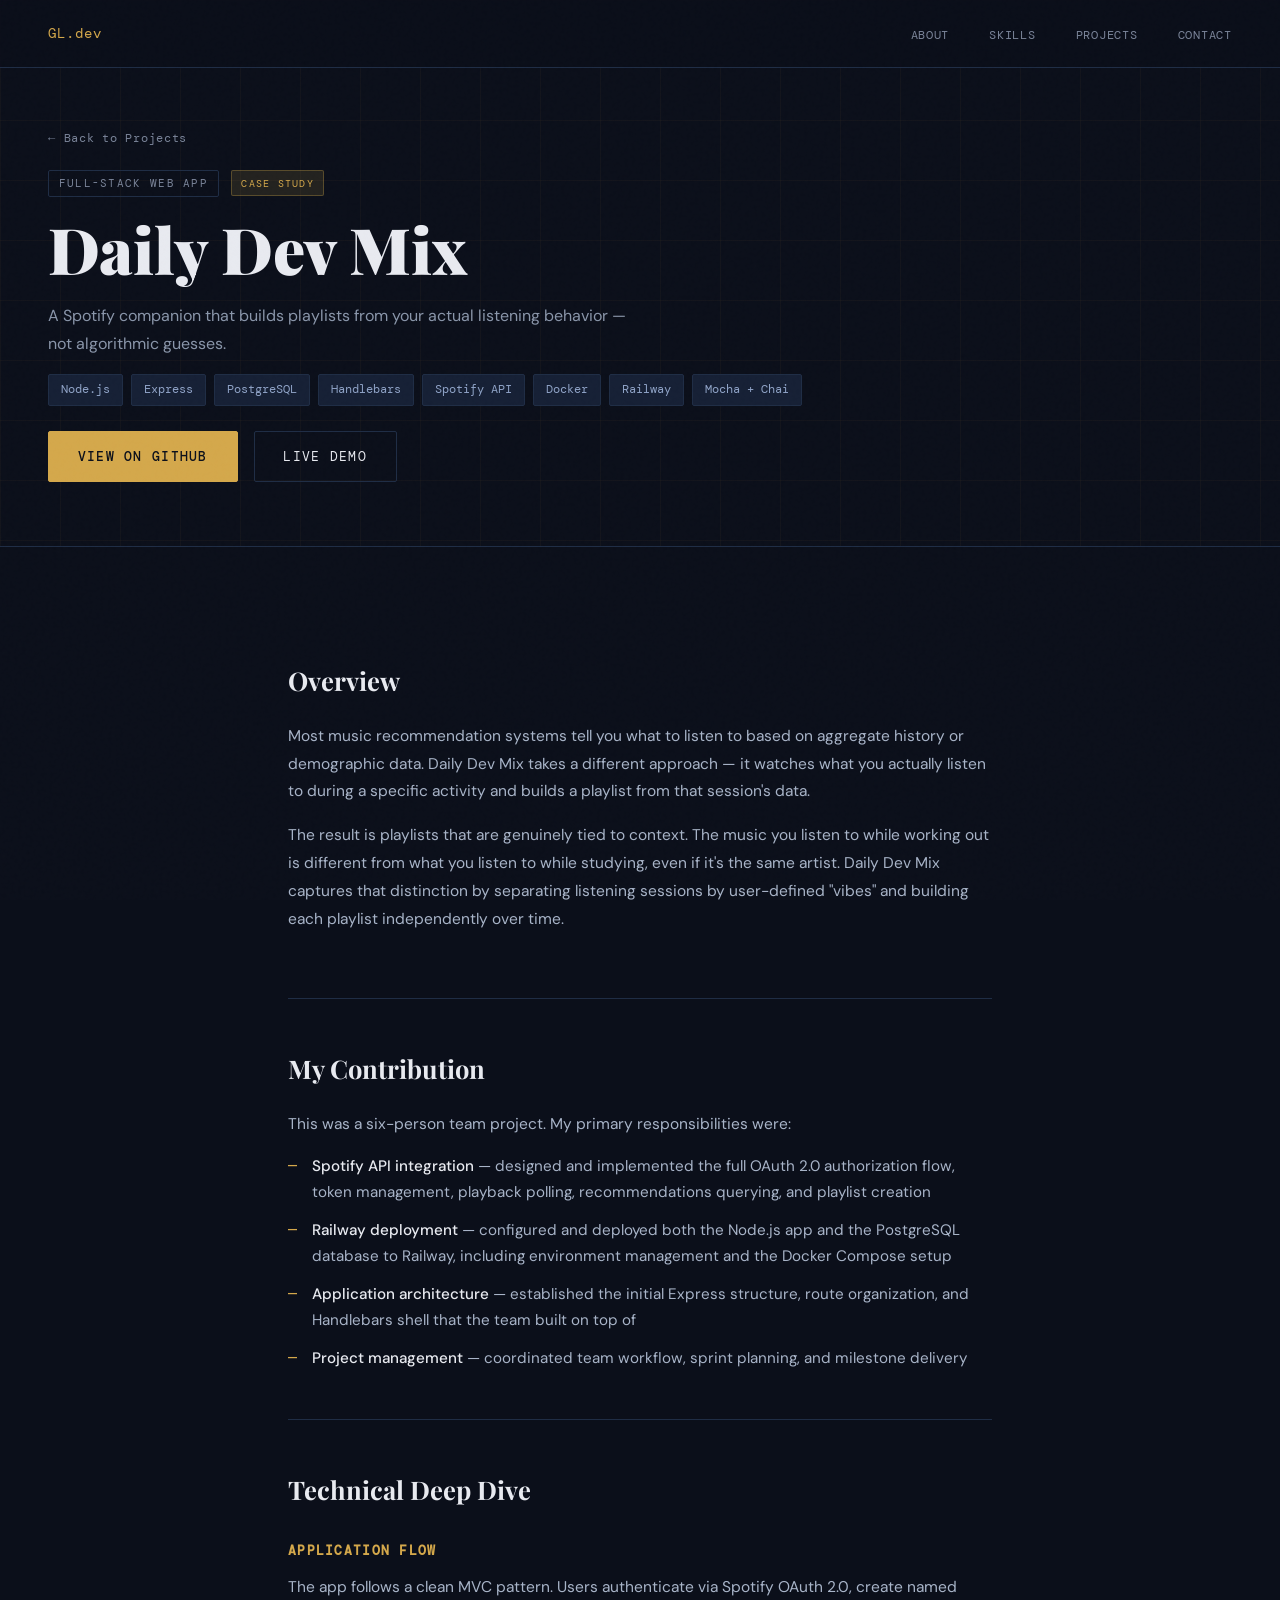
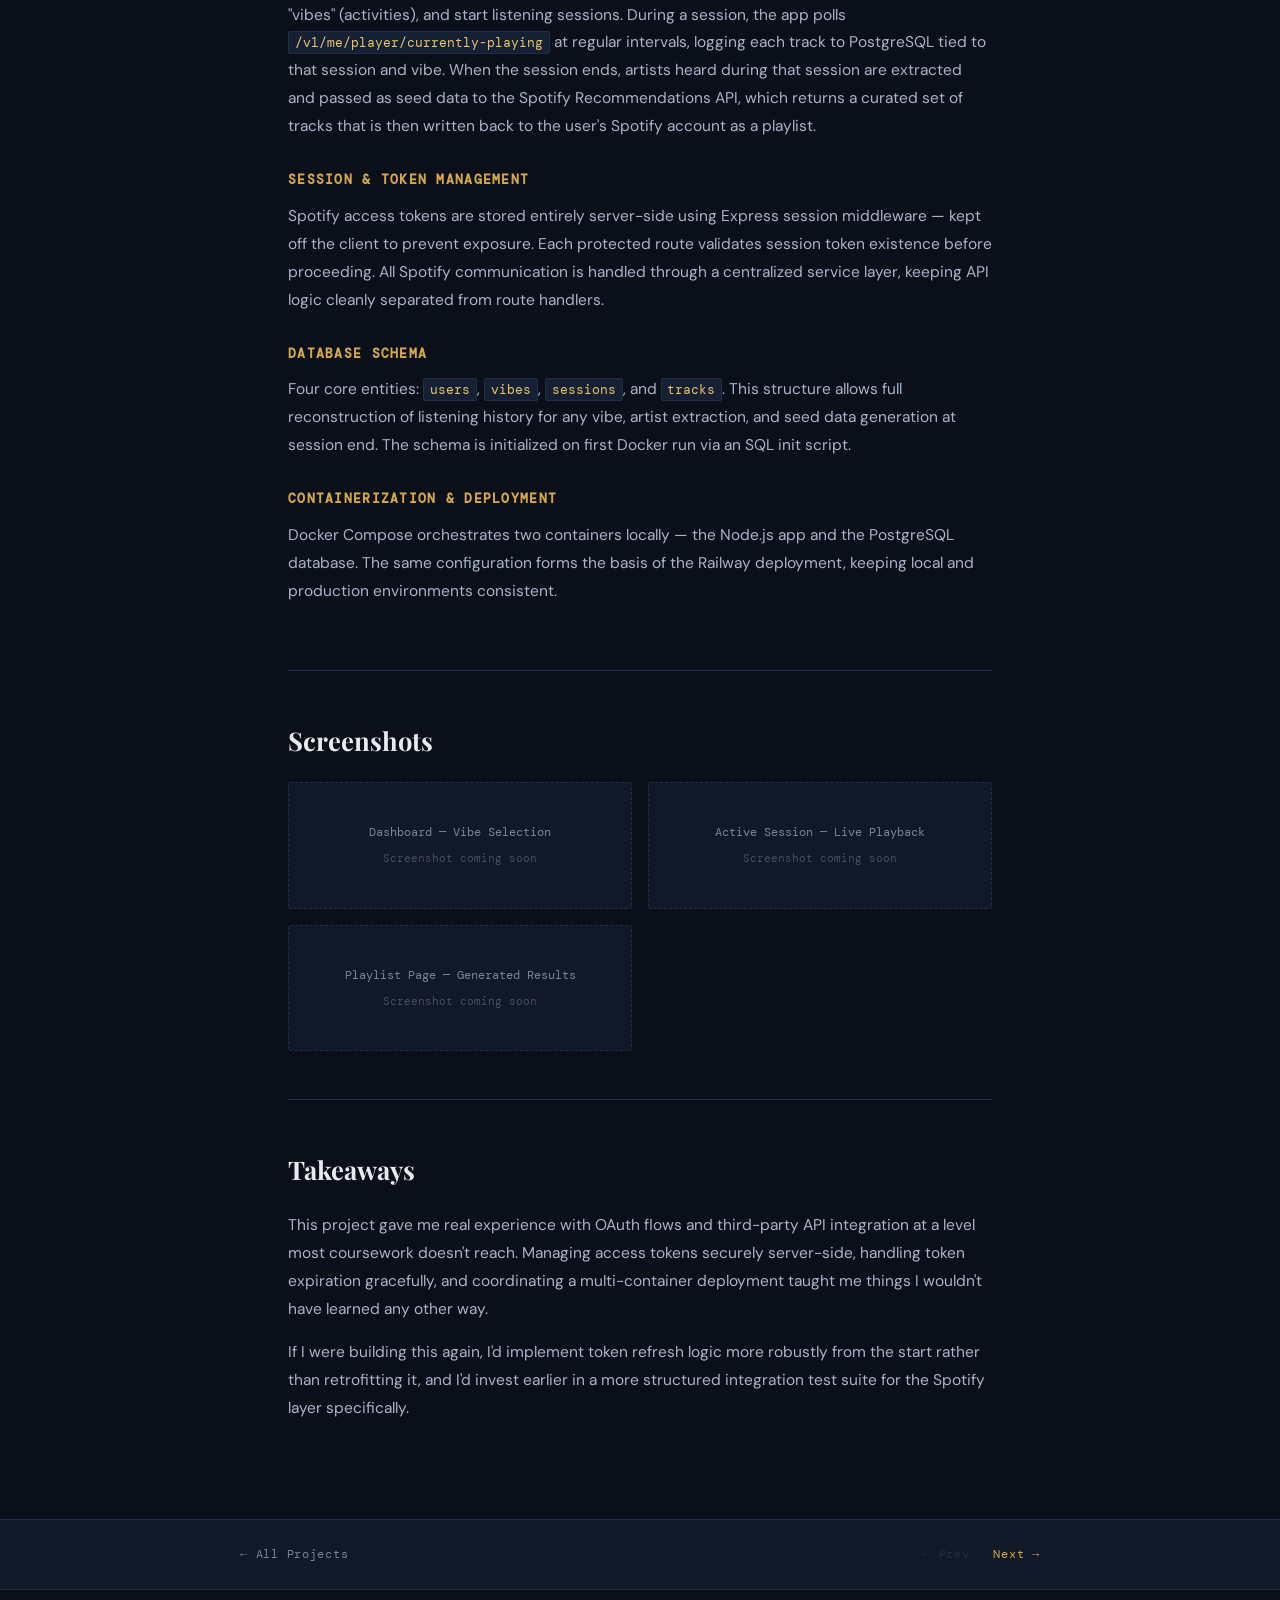
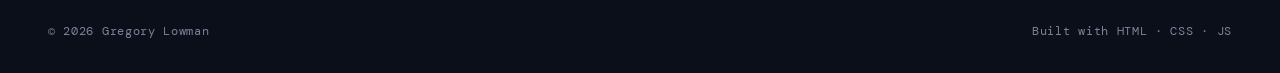
==== projects/daily-dev-mix.html @ dd0df10a "restructured projects" ====
<!DOCTYPE html>
<html lang="en">
<head>
  <meta charset="UTF-8" />
  <meta name="viewport" content="width=device-width, initial-scale=1.0"/>
  <title>Daily Dev Mix — Gregory Lowman</title>
  <link rel="preconnect" href="https://fonts.googleapis.com">
  <link rel="preconnect" href="https://fonts.gstatic.com" crossorigin>
  <link href="https://fonts.googleapis.com/css2?family=Playfair+Display:wght@400;700;900&family=DM+Mono:wght@300;400;500&family=DM+Sans:wght@300;400;500&display=swap" rel="stylesheet">
  <link rel="stylesheet" href="../css/style.css">
  <link rel="stylesheet" href="../css/project.css">
</head>
<body>

  <nav>
    <a href="../index.html" class="nav-logo">GL.dev</a>
    <ul class="nav-links">
      <li><a href="../index.html#about">About</a></li>
      <li><a href="../index.html#skills">Skills</a></li>
      <li><a href="../index.html#projects">Projects</a></li>
      <li><a href="../index.html#contact">Contact</a></li>
    </ul>
  </nav>

  <!-- PROJECT HERO -->
  <div class="project-hero">
    <div class="hero-bg-grid"></div>
    <div class="project-hero-inner">
      <a href="../index.html#projects" class="back-link">← Back to Projects</a>
      <div class="project-meta-row">
        <span class="project-type-badge">Full-Stack Web App</span>
        <span class="case-study-badge">Case Study</span>
      </div>
      <h1 class="project-hero-title">Daily Dev Mix</h1>
      <p class="project-hero-sub">A Spotify companion that builds playlists from your actual listening behavior — not algorithmic guesses.</p>
      <div class="project-hero-tags">
        <span class="tag">Node.js</span><span class="tag">Express</span><span class="tag">PostgreSQL</span>
        <span class="tag">Handlebars</span><span class="tag">Spotify API</span><span class="tag">Docker</span>
        <span class="tag">Railway</span><span class="tag">Mocha + Chai</span>
      </div>
      <div class="project-hero-links">
        <a href="https://github.com/GregLowman" target="_blank" rel="noopener" class="btn btn-primary">View on GitHub</a>
        <a href="https://daily-dev-mix-production.up.railway.app" target="_blank" rel="noopener" class="btn btn-outline">Live Demo</a>
      </div>
    </div>
  </div>

  <!-- CONTENT -->
  <div class="project-body">

    <section class="project-section fade-in">
      <h2 class="ps-title">Overview</h2>
      <p class="ps-text">Most music recommendation systems tell you what to listen to based on aggregate history or demographic data. Daily Dev Mix takes a different approach — it watches what you actually listen to during a specific activity and builds a playlist from that session's data.</p>
      <p class="ps-text">The result is playlists that are genuinely tied to context. The music you listen to while working out is different from what you listen to while studying, even if it's the same artist. Daily Dev Mix captures that distinction by separating listening sessions by user-defined "vibes" and building each playlist independently over time.</p>
    </section>

    <section class="project-section fade-in">
      <h2 class="ps-title">My Contribution</h2>
      <p class="ps-text">This was a six-person team project. My primary responsibilities were:</p>
      <ul class="ps-list">
        <li><strong>Spotify API integration</strong> — designed and implemented the full OAuth 2.0 authorization flow, token management, playback polling, recommendations querying, and playlist creation</li>
        <li><strong>Railway deployment</strong> — configured and deployed both the Node.js app and the PostgreSQL database to Railway, including environment management and the Docker Compose setup</li>
        <li><strong>Application architecture</strong> — established the initial Express structure, route organization, and Handlebars shell that the team built on top of</li>
        <li><strong>Project management</strong> — coordinated team workflow, sprint planning, and milestone delivery</li>
      </ul>
    </section>

    <section class="project-section fade-in">
      <h2 class="ps-title">Technical Deep Dive</h2>

      <h3 class="ps-subtitle">Application Flow</h3>
      <p class="ps-text">The app follows a clean MVC pattern. Users authenticate via Spotify OAuth 2.0, create named "vibes" (activities), and start listening sessions. During a session, the app polls <code>/v1/me/player/currently-playing</code> at regular intervals, logging each track to PostgreSQL tied to that session and vibe. When the session ends, artists heard during that session are extracted and passed as seed data to the Spotify Recommendations API, which returns a curated set of tracks that is then written back to the user's Spotify account as a playlist.</p>

      <h3 class="ps-subtitle">Session & Token Management</h3>
      <p class="ps-text">Spotify access tokens are stored entirely server-side using Express session middleware — kept off the client to prevent exposure. Each protected route validates session token existence before proceeding. All Spotify communication is handled through a centralized service layer, keeping API logic cleanly separated from route handlers.</p>

      <h3 class="ps-subtitle">Database Schema</h3>
      <p class="ps-text">Four core entities: <code>users</code>, <code>vibes</code>, <code>sessions</code>, and <code>tracks</code>. This structure allows full reconstruction of listening history for any vibe, artist extraction, and seed data generation at session end. The schema is initialized on first Docker run via an SQL init script.</p>

      <h3 class="ps-subtitle">Containerization & Deployment</h3>
      <p class="ps-text">Docker Compose orchestrates two containers locally — the Node.js app and the PostgreSQL database. The same configuration forms the basis of the Railway deployment, keeping local and production environments consistent.</p>
    </section>

    <!-- SCREENSHOTS PLACEHOLDER -->
    <section class="project-section fade-in">
      <h2 class="ps-title">Screenshots</h2>
      <div class="screenshot-grid">
        <div class="screenshot-placeholder">Dashboard — Vibe Selection<br><span>Screenshot coming soon</span></div>
        <div class="screenshot-placeholder">Active Session — Live Playback<br><span>Screenshot coming soon</span></div>
        <div class="screenshot-placeholder">Playlist Page — Generated Results<br><span>Screenshot coming soon</span></div>
      </div>
    </section>

    <section class="project-section fade-in">
      <h2 class="ps-title">Takeaways</h2>
      <p class="ps-text">This project gave me real experience with OAuth flows and third-party API integration at a level most coursework doesn't reach. Managing access tokens securely server-side, handling token expiration gracefully, and coordinating a multi-container deployment taught me things I wouldn't have learned any other way.</p>
      <p class="ps-text">If I were building this again, I'd implement token refresh logic more robustly from the start rather than retrofitting it, and I'd invest earlier in a more structured integration test suite for the Spotify layer specifically.</p>
    </section>

  </div>

  <!-- PROJECT NAV -->
  <div class="project-nav-bar">
    <div class="project-nav-inner">
      <a href="../index.html#projects" class="pnav-back">← All Projects</a>
      <div class="pnav-arrows">
        <span class="pnav-disabled">← Prev</span>
        <a href="perovskite-study.html" class="pnav-link">Next →</a>
      </div>
    </div>
  </div>

  <footer>
    <p>© 2026 Gregory Lowman</p>
    <p>Built with HTML · CSS · JS</p>
  </footer>

  <script src="../js/main.js"></script>
</body>
</html>
---- css/style.css ----
*, *::before, *::after { box-sizing: border-box; margin: 0; padding: 0; }

:root {
  --bg:          #0b0f1a;
  --bg2:         #111827;
  --bg3:         #1a2236;
  --border:      #1f2d45;
  --accent:      #d4a84b;
  --accent2:     #e8c46a;
  --text:        #e8eaf0;
  --muted:       #7a8499;
  --tag-bg:      #162035;
  --tag-text:    #90a4c8;
  --ff-display:  'Playfair Display', Georgia, serif;
  --ff-mono:     'DM Mono', 'Courier New', monospace;
  --ff-body:     'DM Sans', sans-serif;
}

html { scroll-behavior: smooth; }

body {
  background: var(--bg);
  color: var(--text);
  font-family: var(--ff-body);
  font-size: 16px;
  line-height: 1.7;
  overflow-x: hidden;
}

body::before {
  content: '';
  position: fixed;
  inset: 0;
  background-image: url("data:image/svg+xml,%3Csvg viewBox='0 0 256 256' xmlns='http://www.w3.org/2000/svg'%3E%3Cfilter id='n'%3E%3CfeTurbulence type='fractalNoise' baseFrequency='0.9' numOctaves='4' stitchTiles='stitch'/%3E%3C/filter%3E%3Crect width='100%25' height='100%25' filter='url(%23n)' opacity='0.04'/%3E%3C/svg%3E");
  pointer-events: none;
  z-index: 1000;
  opacity: 0.4;
}

/* ── NAV ── */
nav {
  position: fixed;
  top: 0; left: 0; right: 0;
  z-index: 100;
  display: flex;
  justify-content: space-between;
  align-items: center;
  padding: 1.25rem 3rem;
  background: rgba(11, 15, 26, 0.85);
  backdrop-filter: blur(12px);
  border-bottom: 1px solid var(--border);
}

.nav-logo {
  font-family: var(--ff-mono);
  font-size: 0.85rem;
  color: var(--accent);
  letter-spacing: 0.08em;
  text-decoration: none;
}

.nav-links {
  display: flex;
  gap: 2.5rem;
  list-style: none;
}

.nav-links a {
  font-family: var(--ff-mono);
  font-size: 0.78rem;
  color: var(--muted);
  text-decoration: none;
  letter-spacing: 0.06em;
  text-transform: uppercase;
  transition: color 0.2s;
}

.nav-links a:hover { color: var(--accent); }

/* ── SHARED LAYOUT ── */
section { padding: 6rem 3rem; }
.section-inner { max-width: 1100px; margin: 0 auto; }

.section-label {
  font-family: var(--ff-mono);
  font-size: 0.72rem;
  color: var(--accent);
  letter-spacing: 0.2em;
  text-transform: uppercase;
  margin-bottom: 0.75rem;
}

.section-title {
  font-family: var(--ff-display);
  font-size: clamp(2rem, 4vw, 3rem);
  font-weight: 700;
  color: var(--text);
  margin-bottom: 3rem;
  line-height: 1.15;
}

.divider {
  width: 48px;
  height: 2px;
  background: var(--accent);
  margin-bottom: 1.5rem;
}

/* ── BUTTONS ── */
.btn {
  display: inline-block;
  font-family: var(--ff-mono);
  font-size: 0.8rem;
  letter-spacing: 0.1em;
  text-transform: uppercase;
  text-decoration: none;
  padding: 0.85rem 1.8rem;
  border-radius: 2px;
  transition: all 0.25s;
  cursor: pointer;
}

.btn-primary {
  background: var(--accent);
  color: #0b0f1a;
  border: 1px solid var(--accent);
  font-weight: 500;
}

.btn-primary:hover {
  background: var(--accent2);
  border-color: var(--accent2);
  transform: translateY(-2px);
  box-shadow: 0 8px 24px rgba(212,168,75,0.25);
}

.btn-outline {
  background: transparent;
  color: var(--text);
  border: 1px solid var(--border);
}

.btn-outline:hover {
  border-color: var(--accent);
  color: var(--accent);
  transform: translateY(-2px);
}

/* ── TAGS ── */
.tag {
  font-family: var(--ff-mono);
  font-size: 0.72rem;
  background: var(--tag-bg);
  color: var(--tag-text);
  padding: 0.3rem 0.75rem;
  border-radius: 2px;
  border: 1px solid var(--border);
}

/* ── FOOTER ── */
footer {
  border-top: 1px solid var(--border);
  padding: 2rem 3rem;
  display: flex;
  justify-content: space-between;
  align-items: center;
}

footer p {
  font-family: var(--ff-mono);
  font-size: 0.72rem;
  color: var(--muted);
  letter-spacing: 0.06em;
}

/* ── ANIMATIONS ── */
@keyframes fadeUp {
  from { opacity: 0; transform: translateY(20px); }
  to   { opacity: 1; transform: translateY(0); }
}

.fade-in {
  opacity: 0;
  transform: translateY(24px);
  transition: opacity 0.6s ease, transform 0.6s ease;
}

.fade-in.visible {
  opacity: 1;
  transform: translateY(0);
}

/* ── RESPONSIVE ── */
@media (max-width: 768px) {
  nav { padding: 1rem 1.5rem; }
  .nav-links { gap: 1.5rem; }
  section { padding: 4rem 1.5rem; }
  footer { flex-direction: column; gap: 0.75rem; text-align: center; }
}

@media (max-width: 480px) {
  .nav-links { display: none; }
}
---- css/project.css ----
/* ── PROJECT HERO ── */
.project-hero {
  min-height: 55vh;
  display: flex;
  align-items: flex-end;
  padding: 8rem 3rem 4rem;
  position: relative;
  overflow: hidden;
  background: var(--bg);
  border-bottom: 1px solid var(--border);
}

.hero-bg-grid {
  position: absolute;
  inset: 0;
  background-image:
    linear-gradient(rgba(212,168,75,0.04) 1px, transparent 1px),
    linear-gradient(90deg, rgba(212,168,75,0.04) 1px, transparent 1px);
  background-size: 60px 60px;
}

.project-hero-inner {
  position: relative;
  max-width: 860px;
  display: flex;
  flex-direction: column;
  gap: 1.1rem;
}

.back-link {
  font-family: var(--ff-mono);
  font-size: 0.75rem;
  color: var(--muted);
  text-decoration: none;
  letter-spacing: 0.06em;
  transition: color 0.2s;
  margin-bottom: 0.25rem;
}

.back-link:hover { color: var(--accent); }

.project-meta-row {
  display: flex;
  align-items: center;
  gap: 0.75rem;
}

.project-type-badge {
  font-family: var(--ff-mono);
  font-size: 0.68rem;
  letter-spacing: 0.12em;
  text-transform: uppercase;
  color: var(--muted);
  border: 1px solid var(--border);
  padding: 0.2rem 0.6rem;
  border-radius: 2px;
}

.case-study-badge {
  font-family: var(--ff-mono);
  font-size: 0.65rem;
  letter-spacing: 0.12em;
  text-transform: uppercase;
  background: rgba(212,168,75,0.12);
  color: var(--accent);
  border: 1px solid rgba(212,168,75,0.3);
  padding: 0.2rem 0.6rem;
  border-radius: 2px;
}

.project-hero-title {
  font-family: var(--ff-display);
  font-size: clamp(2.2rem, 5vw, 4rem);
  font-weight: 900;
  color: var(--text);
  line-height: 1.1;
}

.project-hero-sub {
  font-size: 1rem;
  color: #8a96aa;
  max-width: 600px;
  line-height: 1.7;
}

.project-hero-tags {
  display: flex;
  flex-wrap: wrap;
  gap: 0.5rem;
}

.project-hero-links {
  display: flex;
  gap: 1rem;
  flex-wrap: wrap;
  margin-top: 0.5rem;
}

/* ── PROJECT BODY ── */
.project-body {
  max-width: 800px;
  margin: 0 auto;
  padding: 4rem 3rem 2rem;
  display: flex;
  flex-direction: column;
  gap: 0;
}

.project-section {
  padding: 3rem 0;
  border-bottom: 1px solid var(--border);
}

.project-section:last-child { border-bottom: none; }

.ps-title {
  font-family: var(--ff-display);
  font-size: 1.6rem;
  font-weight: 700;
  color: var(--text);
  margin-bottom: 1.25rem;
}

.ps-subtitle {
  font-family: var(--ff-mono);
  font-size: 0.8rem;
  color: var(--accent);
  letter-spacing: 0.1em;
  text-transform: uppercase;
  margin: 1.75rem 0 0.75rem;
}

.ps-text {
  font-size: 0.97rem;
  color: #a8b4c8;
  line-height: 1.8;
  margin-bottom: 1rem;
}

.ps-list {
  list-style: none;
  display: flex;
  flex-direction: column;
  gap: 0.75rem;
  padding-left: 0;
}

.ps-list li {
  font-size: 0.95rem;
  color: #a8b4c8;
  padding-left: 1.5rem;
  position: relative;
  line-height: 1.7;
}

.ps-list li::before {
  content: '—';
  position: absolute;
  left: 0;
  color: var(--accent);
  font-family: var(--ff-mono);
}

.ps-list li strong {
  color: var(--text);
  font-weight: 500;
}

code {
  font-family: var(--ff-mono);
  font-size: 0.85em;
  background: var(--tag-bg);
  color: var(--accent2);
  padding: 0.15em 0.45em;
  border-radius: 2px;
  border: 1px solid var(--border);
}

.code-block {
  font-family: var(--ff-mono);
  font-size: 0.82rem;
  background: var(--bg2);
  border: 1px solid var(--border);
  border-left: 3px solid var(--accent);
  color: var(--tag-text);
  padding: 1.25rem 1.5rem;
  border-radius: 2px;
  overflow-x: auto;
  line-height: 1.7;
  margin: 1rem 0;
  white-space: pre;
}

/* ── SCREENSHOT GRID ── */
.screenshot-grid {
  display: grid;
  grid-template-columns: repeat(2, 1fr);
  gap: 1rem;
  margin-top: 1rem;
}

.screenshot-placeholder {
  background: var(--bg2);
  border: 1px dashed var(--border);
  border-radius: 2px;
  padding: 2.5rem 1.5rem;
  text-align: center;
  font-family: var(--ff-mono);
  font-size: 0.75rem;
  color: var(--muted);
  line-height: 1.6;
}

.screenshot-placeholder span {
  display: block;
  margin-top: 0.5rem;
  font-size: 0.68rem;
  color: rgba(122,132,153,0.5);
}

/* ── PROJECT NAV BAR ── */
.project-nav-bar {
  border-top: 1px solid var(--border);
  padding: 1.5rem 3rem;
  background: var(--bg2);
}

.project-nav-inner {
  max-width: 800px;
  margin: 0 auto;
  display: flex;
  justify-content: space-between;
  align-items: center;
}

.pnav-back {
  font-family: var(--ff-mono);
  font-size: 0.75rem;
  color: var(--muted);
  text-decoration: none;
  letter-spacing: 0.06em;
  transition: color 0.2s;
}

.pnav-back:hover { color: var(--accent); }

.pnav-arrows {
  display: flex;
  gap: 1.5rem;
}

.pnav-link {
  font-family: var(--ff-mono);
  font-size: 0.75rem;
  color: var(--accent);
  text-decoration: none;
  letter-spacing: 0.06em;
  transition: opacity 0.2s;
}

.pnav-link:hover { opacity: 0.7; }

.pnav-disabled {
  font-family: var(--ff-mono);
  font-size: 0.75rem;
  color: var(--border);
  letter-spacing: 0.06em;
}

/* ── RESPONSIVE ── */
@media (max-width: 768px) {
  .project-hero { padding: 7rem 1.5rem 3rem; min-height: auto; }
  .project-body { padding: 3rem 1.5rem 1.5rem; }
  .project-nav-bar { padding: 1.25rem 1.5rem; }
  .screenshot-grid { grid-template-columns: 1fr; }
}
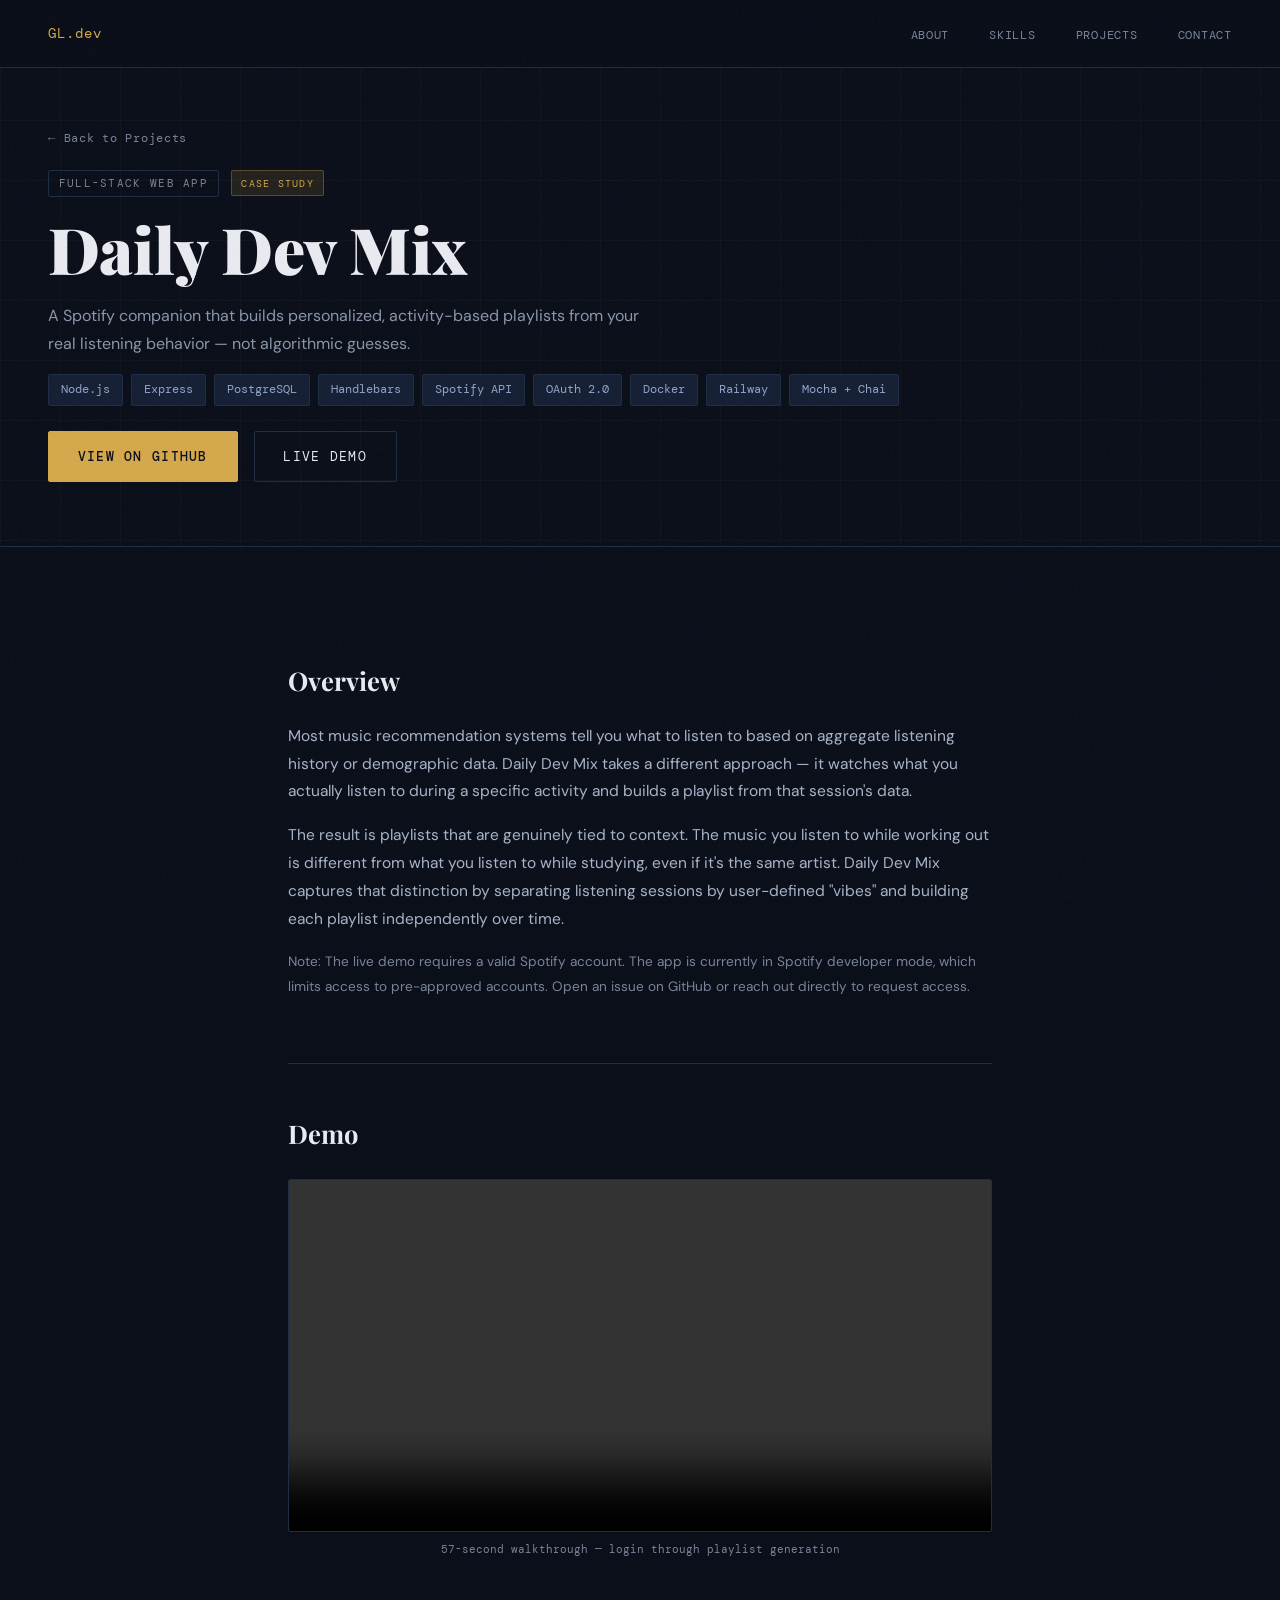
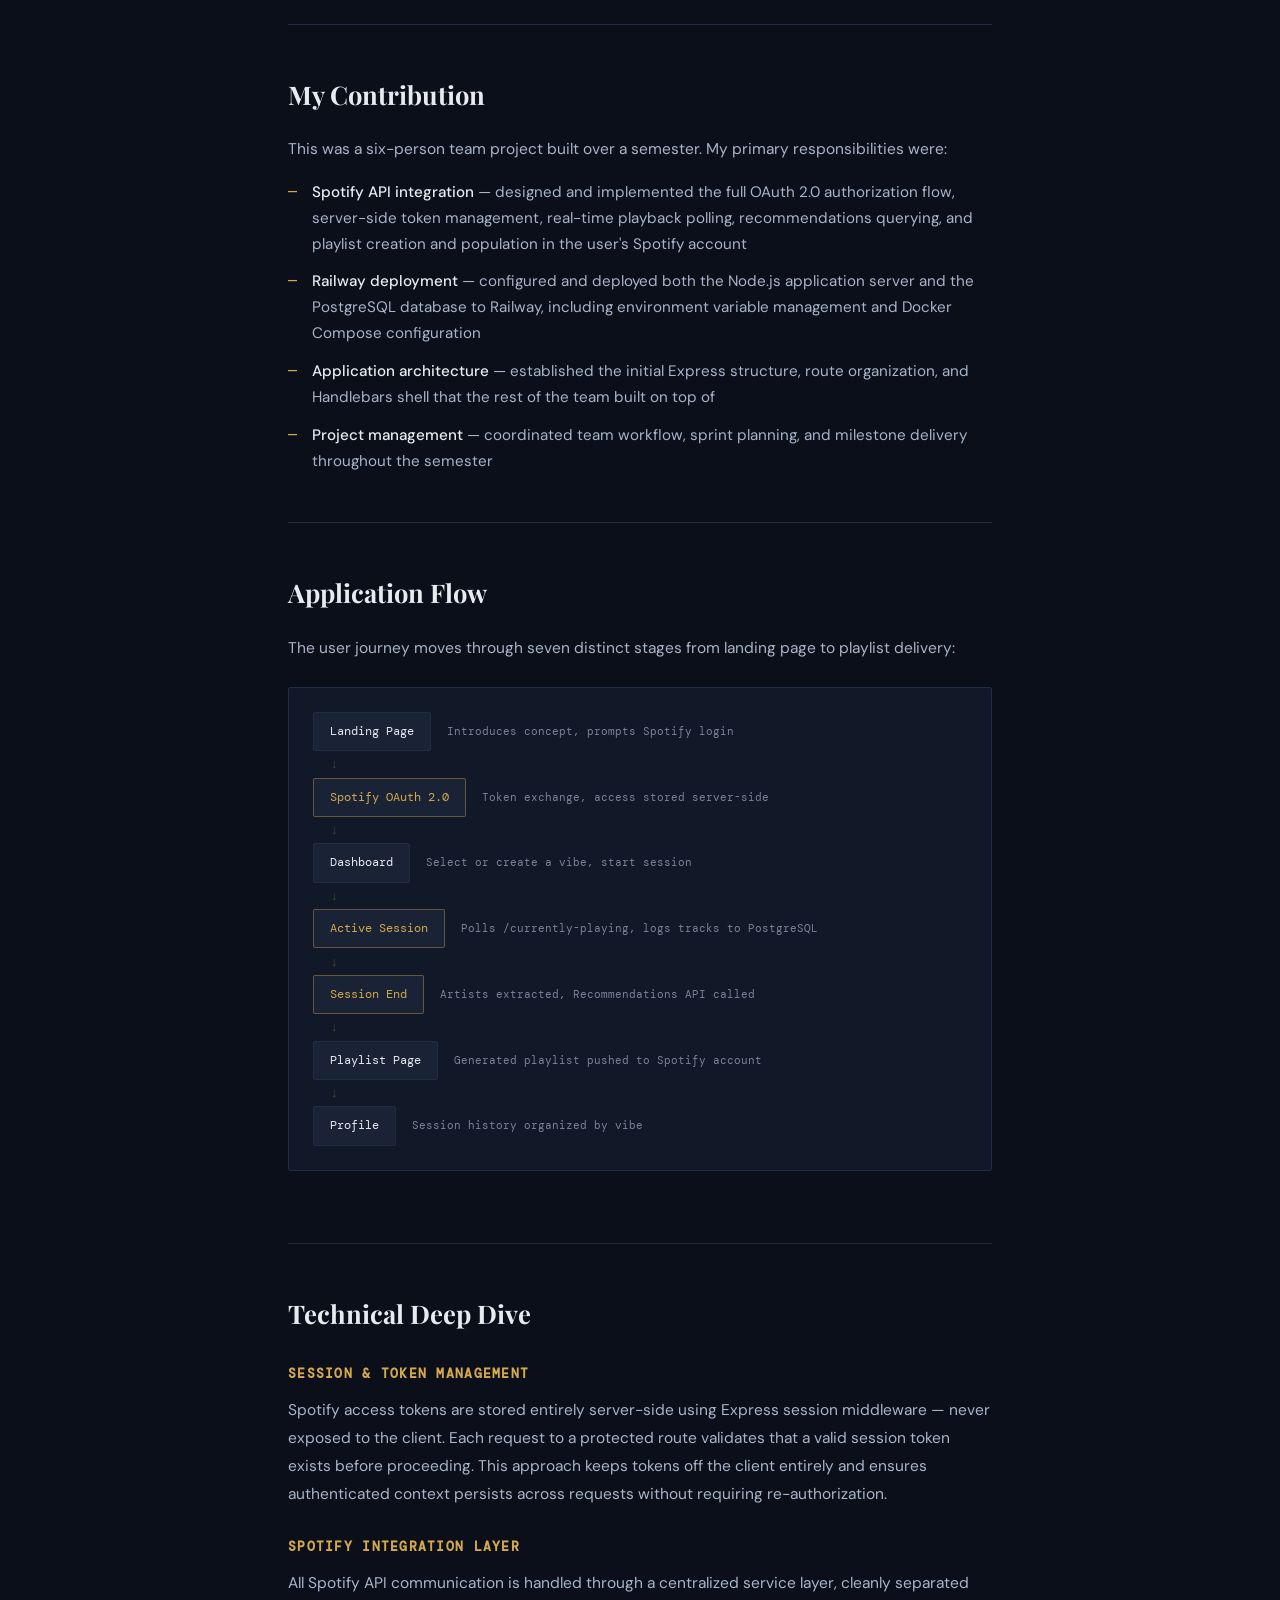
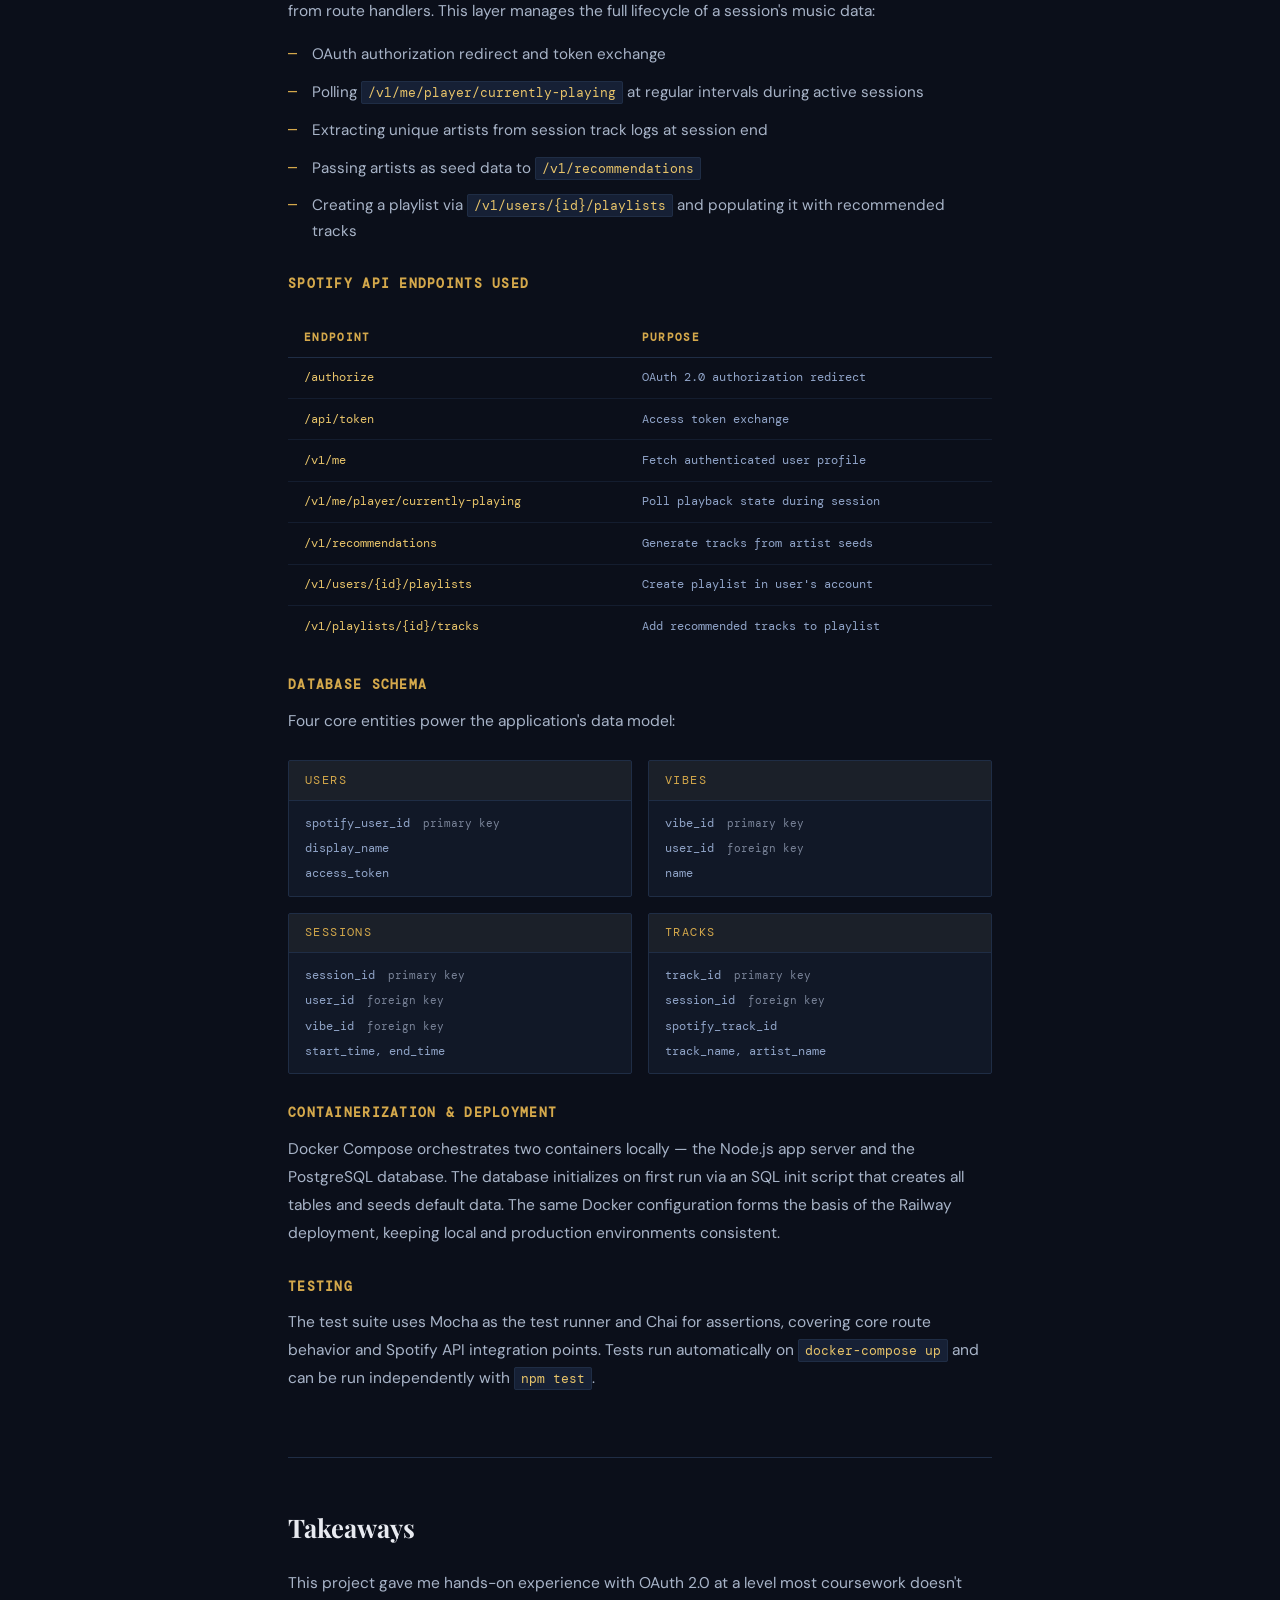
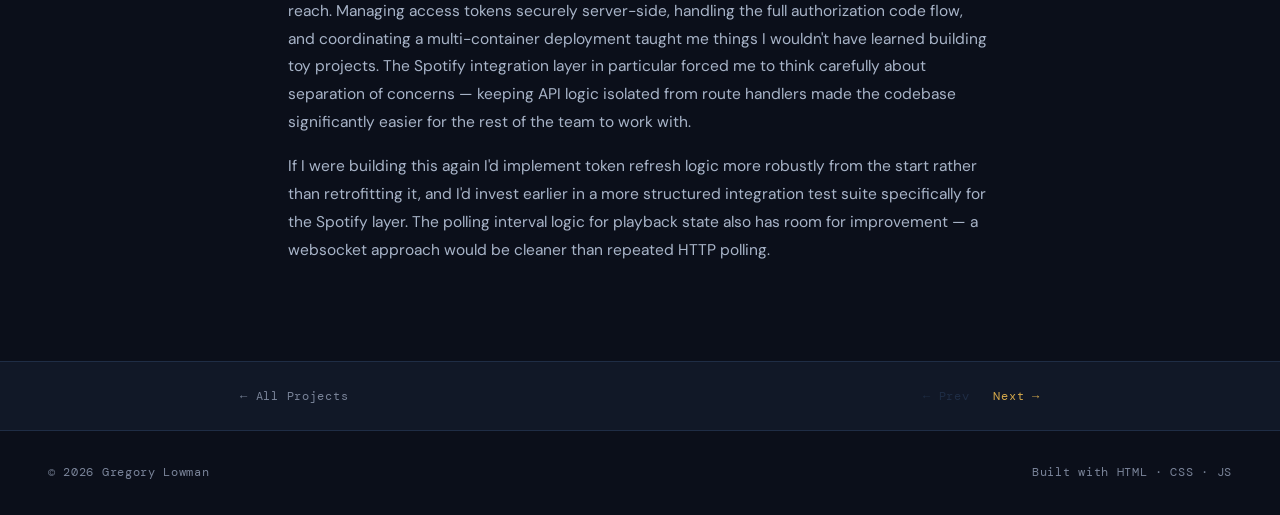
==== commit fbcb64ce: "building project pages structure" ====
--- a/projects/daily-dev-mix.html
+++ b/projects/daily-dev-mix.html
@@ -9,6 +9,158 @@
   <link href="https://fonts.googleapis.com/css2?family=Playfair+Display:wght@400;700;900&family=DM+Mono:wght@300;400;500&family=DM+Sans:wght@300;400;500&display=swap" rel="stylesheet">
   <link rel="stylesheet" href="../css/style.css">
   <link rel="stylesheet" href="../css/project.css">
+  <style>
+    /* ── FLOW DIAGRAM ── */
+    .flow-diagram {
+      display: flex;
+      flex-direction: column;
+      align-items: flex-start;
+      gap: 0;
+      margin: 1.5rem 0;
+      padding: 1.5rem;
+      background: var(--bg2);
+      border: 1px solid var(--border);
+      border-radius: 2px;
+    }
+
+    .flow-step {
+      display: flex;
+      align-items: center;
+      gap: 1rem;
+    }
+
+    .flow-step-box {
+      font-family: var(--ff-mono);
+      font-size: 0.78rem;
+      color: var(--text);
+      background: var(--bg3);
+      border: 1px solid var(--border);
+      padding: 0.5rem 1rem;
+      border-radius: 2px;
+      white-space: nowrap;
+    }
+
+    .flow-step-box.highlight {
+      border-color: rgba(212,168,75,0.4);
+      color: var(--accent);
+    }
+
+    .flow-step-desc {
+      font-family: var(--ff-mono);
+      font-size: 0.7rem;
+      color: var(--muted);
+    }
+
+    .flow-arrow {
+      font-family: var(--ff-mono);
+      font-size: 0.8rem;
+      color: rgba(212,168,75,0.3);
+      padding: 0.15rem 0 0.15rem 1.1rem;
+    }
+
+    /* ── SCHEMA TABLE ── */
+    .schema-grid {
+      display: grid;
+      grid-template-columns: 1fr 1fr;
+      gap: 1rem;
+      margin: 1.5rem 0;
+    }
+
+    .schema-card {
+      background: var(--bg2);
+      border: 1px solid var(--border);
+      border-radius: 2px;
+      overflow: hidden;
+    }
+
+    .schema-card-title {
+      font-family: var(--ff-mono);
+      font-size: 0.72rem;
+      color: var(--accent);
+      letter-spacing: 0.12em;
+      text-transform: uppercase;
+      padding: 0.6rem 1rem;
+      border-bottom: 1px solid var(--border);
+      background: rgba(212,168,75,0.05);
+    }
+
+    .schema-card ul {
+      list-style: none;
+      padding: 0.75rem 1rem;
+      display: flex;
+      flex-direction: column;
+      gap: 0.3rem;
+    }
+
+    .schema-card ul li {
+      font-family: var(--ff-mono);
+      font-size: 0.75rem;
+      color: var(--tag-text);
+    }
+
+    .schema-card ul li span {
+      color: var(--muted);
+      font-size: 0.68rem;
+      margin-left: 0.4rem;
+    }
+
+    /* ── VIDEO ── */
+    .demo-video {
+      width: 100%;
+      border-radius: 2px;
+      border: 1px solid var(--border);
+      margin: 1.5rem 0;
+      display: block;
+      background: var(--bg2);
+    }
+
+    .video-caption {
+      font-family: var(--ff-mono);
+      font-size: 0.7rem;
+      color: var(--muted);
+      text-align: center;
+      margin-top: -1rem;
+      margin-bottom: 1rem;
+    }
+
+    /* ── ENDPOINTS TABLE ── */
+    .endpoints-table {
+      width: 100%;
+      border-collapse: collapse;
+      margin: 1.5rem 0;
+      font-family: var(--ff-mono);
+      font-size: 0.78rem;
+    }
+
+    .endpoints-table th {
+      text-align: left;
+      color: var(--accent);
+      font-size: 0.68rem;
+      letter-spacing: 0.12em;
+      text-transform: uppercase;
+      padding: 0.6rem 1rem;
+      border-bottom: 1px solid var(--border);
+    }
+
+    .endpoints-table td {
+      padding: 0.6rem 1rem;
+      border-bottom: 1px solid rgba(31,45,69,0.5);
+      color: var(--tag-text);
+      vertical-align: top;
+    }
+
+    .endpoints-table td:first-child {
+      color: var(--accent2);
+      white-space: nowrap;
+    }
+
+    .endpoints-table tr:last-child td { border-bottom: none; }
+
+    @media (max-width: 768px) {
+      .schema-grid { grid-template-columns: 1fr; }
+      .endpoints-table { font-size: 0.7rem; }
+    }
+  </style>
 </head>
 <body>
 
@@ -22,7 +174,6 @@
     </ul>
   </nav>
 
-  <!-- PROJECT HERO -->
   <div class="project-hero">
     <div class="hero-bg-grid"></div>
     <div class="project-hero-inner">
@@ -32,74 +183,184 @@
         <span class="case-study-badge">Case Study</span>
       </div>
       <h1 class="project-hero-title">Daily Dev Mix</h1>
-      <p class="project-hero-sub">A Spotify companion that builds playlists from your actual listening behavior — not algorithmic guesses.</p>
+      <p class="project-hero-sub">A Spotify companion that builds personalized, activity-based playlists from your real listening behavior — not algorithmic guesses.</p>
       <div class="project-hero-tags">
         <span class="tag">Node.js</span><span class="tag">Express</span><span class="tag">PostgreSQL</span>
-        <span class="tag">Handlebars</span><span class="tag">Spotify API</span><span class="tag">Docker</span>
-        <span class="tag">Railway</span><span class="tag">Mocha + Chai</span>
+        <span class="tag">Handlebars</span><span class="tag">Spotify API</span><span class="tag">OAuth 2.0</span>
+        <span class="tag">Docker</span><span class="tag">Railway</span><span class="tag">Mocha + Chai</span>
       </div>
       <div class="project-hero-links">
-        <a href="https://github.com/GregLowman" target="_blank" rel="noopener" class="btn btn-primary">View on GitHub</a>
+        <a href="https://github.com/GregLowman/Daily-Dev-Mix" target="_blank" rel="noopener" class="btn btn-primary">View on GitHub</a>
         <a href="https://daily-dev-mix-production.up.railway.app" target="_blank" rel="noopener" class="btn btn-outline">Live Demo</a>
       </div>
     </div>
   </div>
 
-  <!-- CONTENT -->
   <div class="project-body">
 
     <section class="project-section fade-in">
       <h2 class="ps-title">Overview</h2>
-      <p class="ps-text">Most music recommendation systems tell you what to listen to based on aggregate history or demographic data. Daily Dev Mix takes a different approach — it watches what you actually listen to during a specific activity and builds a playlist from that session's data.</p>
+      <p class="ps-text">Most music recommendation systems tell you what to listen to based on aggregate listening history or demographic data. Daily Dev Mix takes a different approach — it watches what you actually listen to during a specific activity and builds a playlist from that session's data.</p>
       <p class="ps-text">The result is playlists that are genuinely tied to context. The music you listen to while working out is different from what you listen to while studying, even if it's the same artist. Daily Dev Mix captures that distinction by separating listening sessions by user-defined "vibes" and building each playlist independently over time.</p>
+      <p class="ps-text" style="font-size:0.85rem;color:var(--muted);">Note: The live demo requires a valid Spotify account. The app is currently in Spotify developer mode, which limits access to pre-approved accounts. Open an issue on GitHub or reach out directly to request access.</p>
+    </section>
+
+    <!-- DEMO VIDEO -->
+    <section class="project-section fade-in">
+      <h2 class="ps-title">Demo</h2>
+      <video
+        class="demo-video"
+        controls
+        preload="metadata"
+        poster="">
+        <source src="../assets/videos/daily-dev-mix-demo.mp4" type="video/mp4">
+        Your browser does not support the video tag.
+      </video>
+      <p class="video-caption">57-second walkthrough — login through playlist generation</p>
     </section>
 
     <section class="project-section fade-in">
       <h2 class="ps-title">My Contribution</h2>
-      <p class="ps-text">This was a six-person team project. My primary responsibilities were:</p>
+      <p class="ps-text">This was a six-person team project built over a semester. My primary responsibilities were:</p>
       <ul class="ps-list">
-        <li><strong>Spotify API integration</strong> — designed and implemented the full OAuth 2.0 authorization flow, token management, playback polling, recommendations querying, and playlist creation</li>
-        <li><strong>Railway deployment</strong> — configured and deployed both the Node.js app and the PostgreSQL database to Railway, including environment management and the Docker Compose setup</li>
-        <li><strong>Application architecture</strong> — established the initial Express structure, route organization, and Handlebars shell that the team built on top of</li>
-        <li><strong>Project management</strong> — coordinated team workflow, sprint planning, and milestone delivery</li>
+        <li><strong>Spotify API integration</strong> — designed and implemented the full OAuth 2.0 authorization flow, server-side token management, real-time playback polling, recommendations querying, and playlist creation and population in the user's Spotify account</li>
+        <li><strong>Railway deployment</strong> — configured and deployed both the Node.js application server and the PostgreSQL database to Railway, including environment variable management and Docker Compose configuration</li>
+        <li><strong>Application architecture</strong> — established the initial Express structure, route organization, and Handlebars shell that the rest of the team built on top of</li>
+        <li><strong>Project management</strong> — coordinated team workflow, sprint planning, and milestone delivery throughout the semester</li>
       </ul>
     </section>
 
     <section class="project-section fade-in">
+      <h2 class="ps-title">Application Flow</h2>
+      <p class="ps-text">The user journey moves through seven distinct stages from landing page to playlist delivery:</p>
+
+      <div class="flow-diagram">
+        <div class="flow-step">
+          <div class="flow-step-box">Landing Page</div>
+          <div class="flow-step-desc">Introduces concept, prompts Spotify login</div>
+        </div>
+        <div class="flow-arrow">↓</div>
+        <div class="flow-step">
+          <div class="flow-step-box highlight">Spotify OAuth 2.0</div>
+          <div class="flow-step-desc">Token exchange, access stored server-side</div>
+        </div>
+        <div class="flow-arrow">↓</div>
+        <div class="flow-step">
+          <div class="flow-step-box">Dashboard</div>
+          <div class="flow-step-desc">Select or create a vibe, start session</div>
+        </div>
+        <div class="flow-arrow">↓</div>
+        <div class="flow-step">
+          <div class="flow-step-box highlight">Active Session</div>
+          <div class="flow-step-desc">Polls /currently-playing, logs tracks to PostgreSQL</div>
+        </div>
+        <div class="flow-arrow">↓</div>
+        <div class="flow-step">
+          <div class="flow-step-box highlight">Session End</div>
+          <div class="flow-step-desc">Artists extracted, Recommendations API called</div>
+        </div>
+        <div class="flow-arrow">↓</div>
+        <div class="flow-step">
+          <div class="flow-step-box">Playlist Page</div>
+          <div class="flow-step-desc">Generated playlist pushed to Spotify account</div>
+        </div>
+        <div class="flow-arrow">↓</div>
+        <div class="flow-step">
+          <div class="flow-step-box">Profile</div>
+          <div class="flow-step-desc">Session history organized by vibe</div>
+        </div>
+      </div>
+    </section>
+
+    <section class="project-section fade-in">
       <h2 class="ps-title">Technical Deep Dive</h2>
 
-      <h3 class="ps-subtitle">Application Flow</h3>
-      <p class="ps-text">The app follows a clean MVC pattern. Users authenticate via Spotify OAuth 2.0, create named "vibes" (activities), and start listening sessions. During a session, the app polls <code>/v1/me/player/currently-playing</code> at regular intervals, logging each track to PostgreSQL tied to that session and vibe. When the session ends, artists heard during that session are extracted and passed as seed data to the Spotify Recommendations API, which returns a curated set of tracks that is then written back to the user's Spotify account as a playlist.</p>
-
       <h3 class="ps-subtitle">Session & Token Management</h3>
-      <p class="ps-text">Spotify access tokens are stored entirely server-side using Express session middleware — kept off the client to prevent exposure. Each protected route validates session token existence before proceeding. All Spotify communication is handled through a centralized service layer, keeping API logic cleanly separated from route handlers.</p>
+      <p class="ps-text">Spotify access tokens are stored entirely server-side using Express session middleware — never exposed to the client. Each request to a protected route validates that a valid session token exists before proceeding. This approach keeps tokens off the client entirely and ensures authenticated context persists across requests without requiring re-authorization.</p>
+
+      <h3 class="ps-subtitle">Spotify Integration Layer</h3>
+      <p class="ps-text">All Spotify API communication is handled through a centralized service layer, cleanly separated from route handlers. This layer manages the full lifecycle of a session's music data:</p>
+      <ul class="ps-list">
+        <li>OAuth authorization redirect and token exchange</li>
+        <li>Polling <code>/v1/me/player/currently-playing</code> at regular intervals during active sessions</li>
+        <li>Extracting unique artists from session track logs at session end</li>
+        <li>Passing artists as seed data to <code>/v1/recommendations</code></li>
+        <li>Creating a playlist via <code>/v1/users/{id}/playlists</code> and populating it with recommended tracks</li>
+      </ul>
+
+      <h3 class="ps-subtitle">Spotify API Endpoints Used</h3>
+      <table class="endpoints-table">
+        <thead>
+          <tr>
+            <th>Endpoint</th>
+            <th>Purpose</th>
+          </tr>
+        </thead>
+        <tbody>
+          <tr><td>/authorize</td><td>OAuth 2.0 authorization redirect</td></tr>
+          <tr><td>/api/token</td><td>Access token exchange</td></tr>
+          <tr><td>/v1/me</td><td>Fetch authenticated user profile</td></tr>
+          <tr><td>/v1/me/player/currently-playing</td><td>Poll playback state during session</td></tr>
+          <tr><td>/v1/recommendations</td><td>Generate tracks from artist seeds</td></tr>
+          <tr><td>/v1/users/{id}/playlists</td><td>Create playlist in user's account</td></tr>
+          <tr><td>/v1/playlists/{id}/tracks</td><td>Add recommended tracks to playlist</td></tr>
+        </tbody>
+      </table>
 
       <h3 class="ps-subtitle">Database Schema</h3>
-      <p class="ps-text">Four core entities: <code>users</code>, <code>vibes</code>, <code>sessions</code>, and <code>tracks</code>. This structure allows full reconstruction of listening history for any vibe, artist extraction, and seed data generation at session end. The schema is initialized on first Docker run via an SQL init script.</p>
+      <p class="ps-text">Four core entities power the application's data model:</p>
+      <div class="schema-grid">
+        <div class="schema-card">
+          <div class="schema-card-title">users</div>
+          <ul>
+            <li>spotify_user_id <span>primary key</span></li>
+            <li>display_name</li>
+            <li>access_token</li>
+          </ul>
+        </div>
+        <div class="schema-card">
+          <div class="schema-card-title">vibes</div>
+          <ul>
+            <li>vibe_id <span>primary key</span></li>
+            <li>user_id <span>foreign key</span></li>
+            <li>name</li>
+          </ul>
+        </div>
+        <div class="schema-card">
+          <div class="schema-card-title">sessions</div>
+          <ul>
+            <li>session_id <span>primary key</span></li>
+            <li>user_id <span>foreign key</span></li>
+            <li>vibe_id <span>foreign key</span></li>
+            <li>start_time, end_time</li>
+          </ul>
+        </div>
+        <div class="schema-card">
+          <div class="schema-card-title">tracks</div>
+          <ul>
+            <li>track_id <span>primary key</span></li>
+            <li>session_id <span>foreign key</span></li>
+            <li>spotify_track_id</li>
+            <li>track_name, artist_name</li>
+          </ul>
+        </div>
+      </div>
 
       <h3 class="ps-subtitle">Containerization & Deployment</h3>
-      <p class="ps-text">Docker Compose orchestrates two containers locally — the Node.js app and the PostgreSQL database. The same configuration forms the basis of the Railway deployment, keeping local and production environments consistent.</p>
-    </section>
-
-    <!-- SCREENSHOTS PLACEHOLDER -->
-    <section class="project-section fade-in">
-      <h2 class="ps-title">Screenshots</h2>
-      <div class="screenshot-grid">
-        <div class="screenshot-placeholder">Dashboard — Vibe Selection<br><span>Screenshot coming soon</span></div>
-        <div class="screenshot-placeholder">Active Session — Live Playback<br><span>Screenshot coming soon</span></div>
-        <div class="screenshot-placeholder">Playlist Page — Generated Results<br><span>Screenshot coming soon</span></div>
-      </div>
+      <p class="ps-text">Docker Compose orchestrates two containers locally — the Node.js app server and the PostgreSQL database. The database initializes on first run via an SQL init script that creates all tables and seeds default data. The same Docker configuration forms the basis of the Railway deployment, keeping local and production environments consistent.</p>
+
+      <h3 class="ps-subtitle">Testing</h3>
+      <p class="ps-text">The test suite uses Mocha as the test runner and Chai for assertions, covering core route behavior and Spotify API integration points. Tests run automatically on <code>docker-compose up</code> and can be run independently with <code>npm test</code>.</p>
     </section>
 
     <section class="project-section fade-in">
       <h2 class="ps-title">Takeaways</h2>
-      <p class="ps-text">This project gave me real experience with OAuth flows and third-party API integration at a level most coursework doesn't reach. Managing access tokens securely server-side, handling token expiration gracefully, and coordinating a multi-container deployment taught me things I wouldn't have learned any other way.</p>
-      <p class="ps-text">If I were building this again, I'd implement token refresh logic more robustly from the start rather than retrofitting it, and I'd invest earlier in a more structured integration test suite for the Spotify layer specifically.</p>
+      <p class="ps-text">This project gave me hands-on experience with OAuth 2.0 at a level most coursework doesn't reach. Managing access tokens securely server-side, handling the full authorization code flow, and coordinating a multi-container deployment taught me things I wouldn't have learned building toy projects. The Spotify integration layer in particular forced me to think carefully about separation of concerns — keeping API logic isolated from route handlers made the codebase significantly easier for the rest of the team to work with.</p>
+      <p class="ps-text">If I were building this again I'd implement token refresh logic more robustly from the start rather than retrofitting it, and I'd invest earlier in a more structured integration test suite specifically for the Spotify layer. The polling interval logic for playback state also has room for improvement — a websocket approach would be cleaner than repeated HTTP polling.</p>
     </section>
 
   </div>
 
-  <!-- PROJECT NAV -->
   <div class="project-nav-bar">
     <div class="project-nav-inner">
       <a href="../index.html#projects" class="pnav-back">← All Projects</a>
@@ -117,4 +378,4 @@
 
   <script src="../js/main.js"></script>
 </body>
-</html>
+</html>
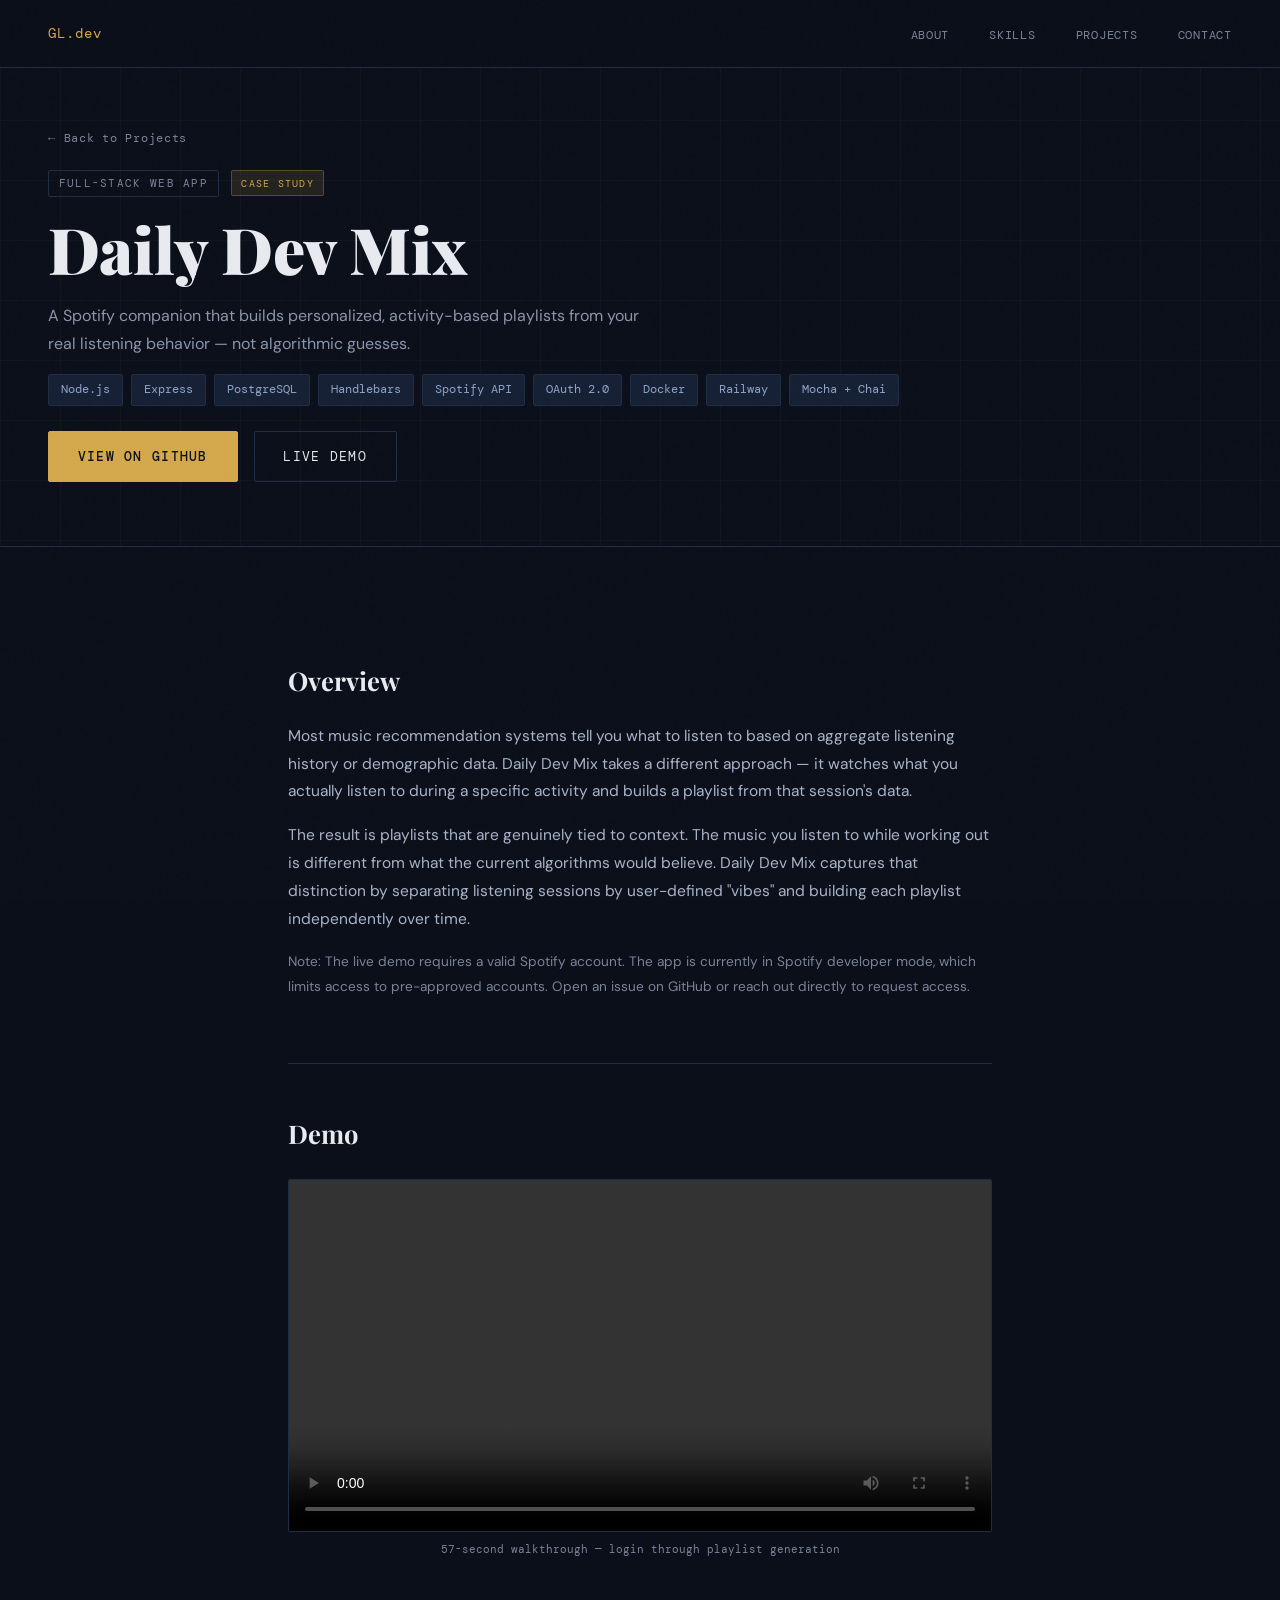
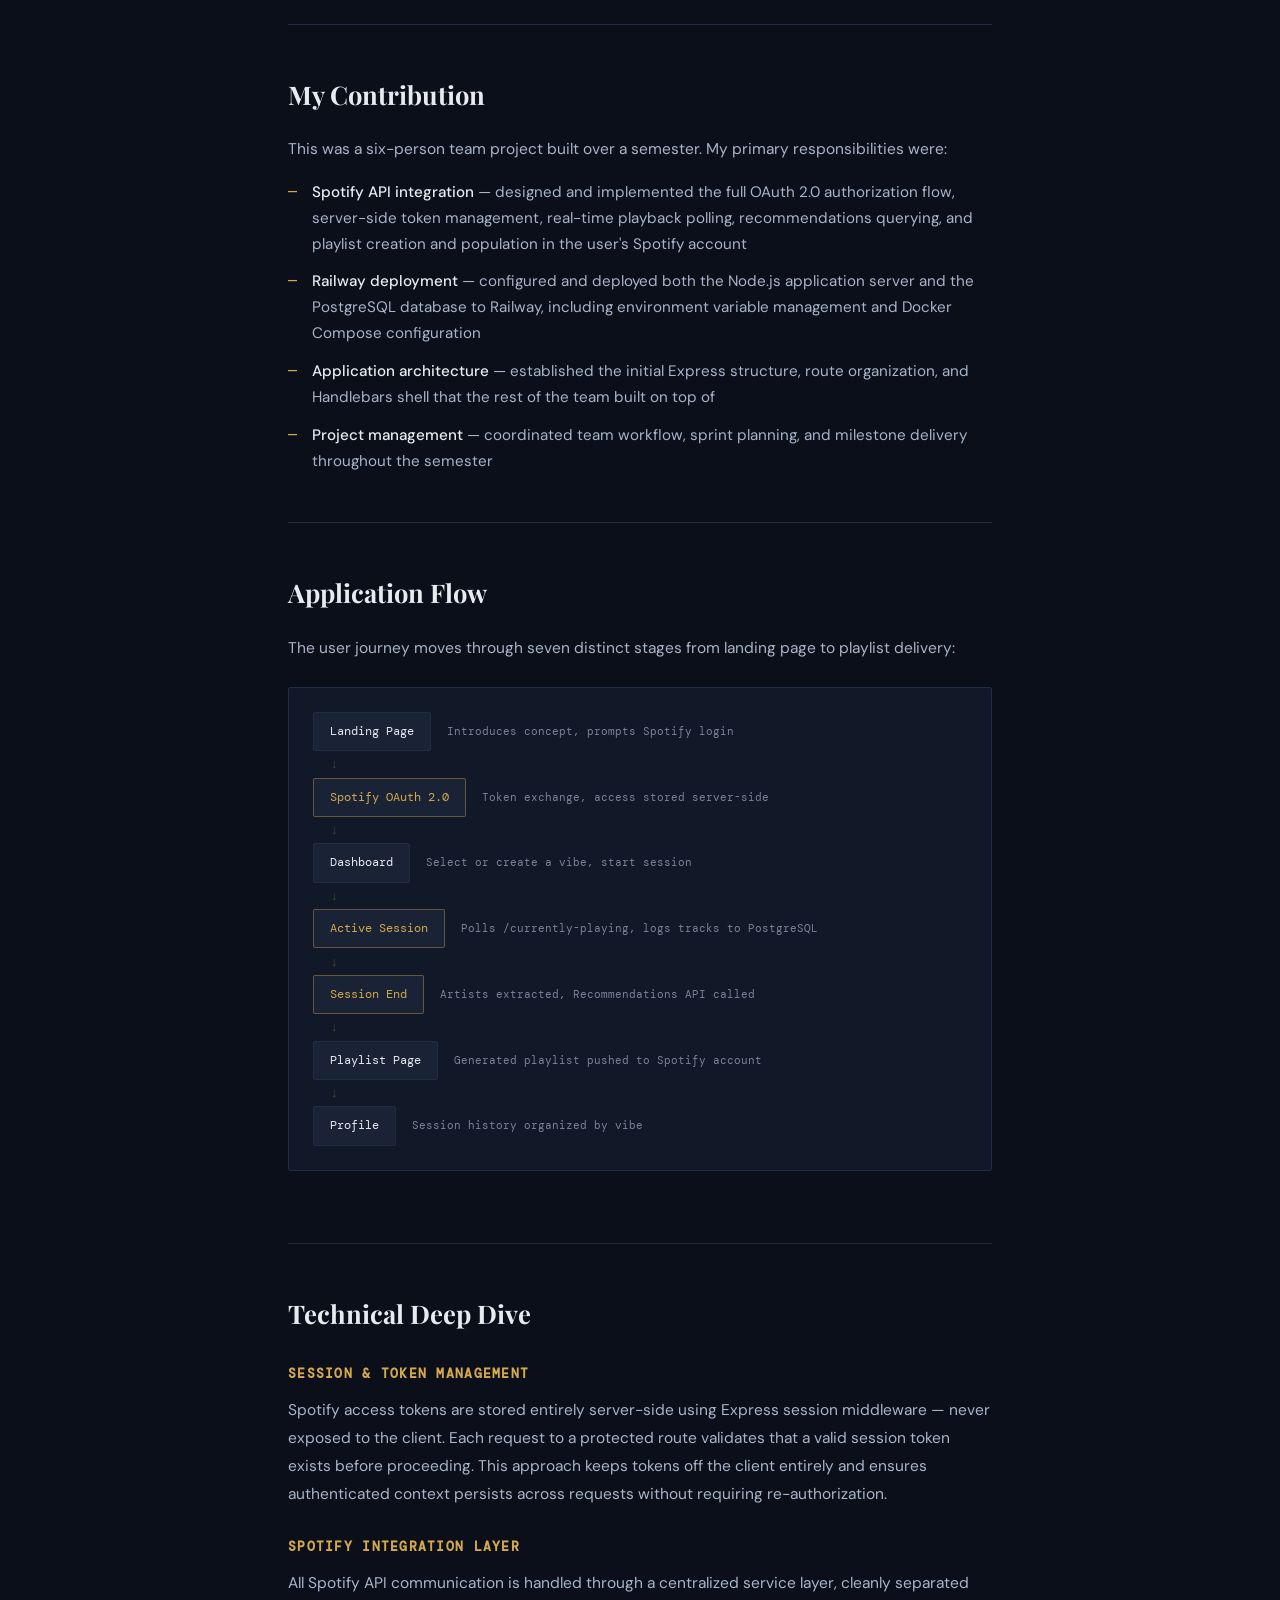
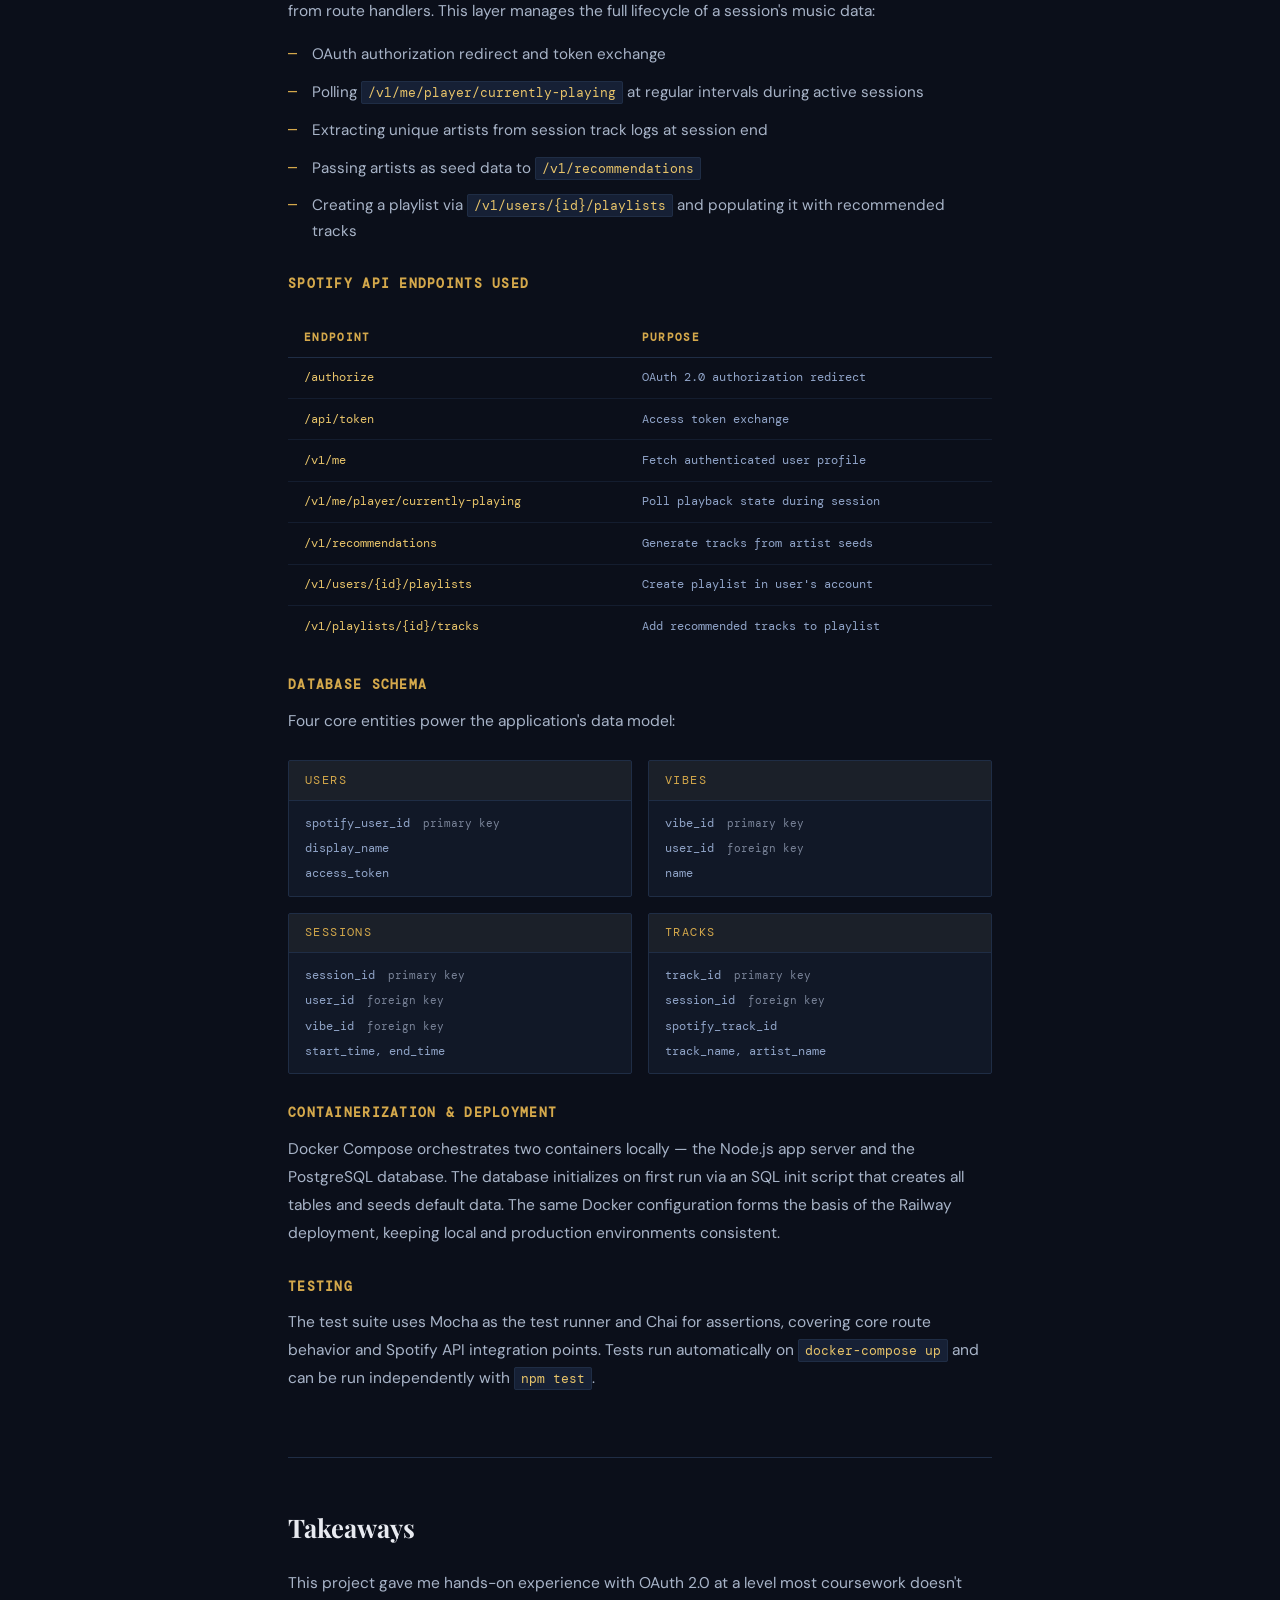
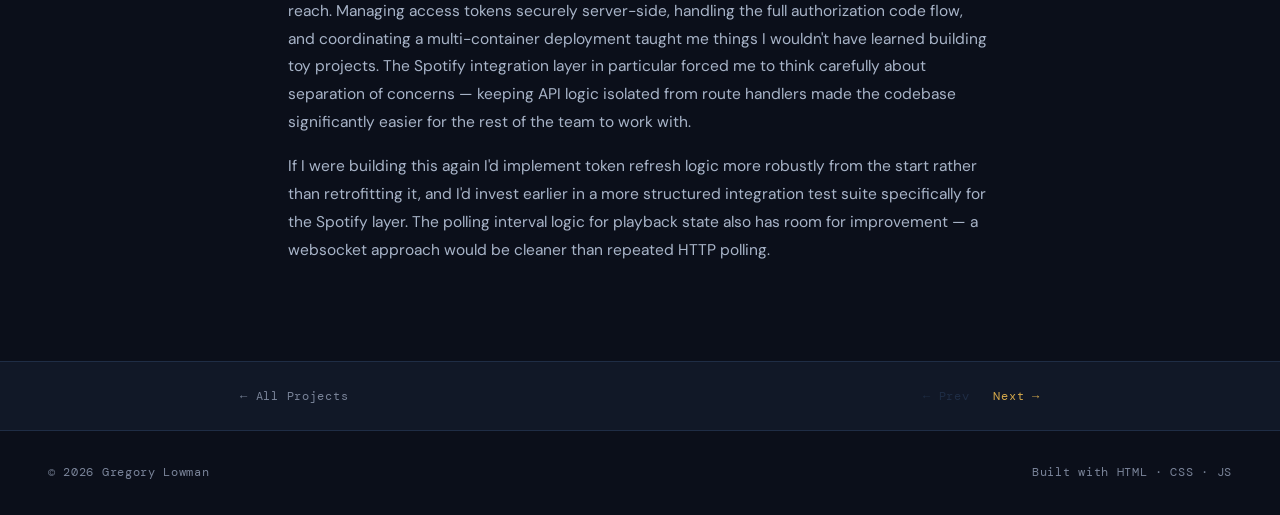
==== commit 56219ea1: "Functioning Website, all pages have been filled" ====
--- a/projects/daily-dev-mix.html
+++ b/projects/daily-dev-mix.html
@@ -201,7 +201,7 @@
     <section class="project-section fade-in">
       <h2 class="ps-title">Overview</h2>
       <p class="ps-text">Most music recommendation systems tell you what to listen to based on aggregate listening history or demographic data. Daily Dev Mix takes a different approach — it watches what you actually listen to during a specific activity and builds a playlist from that session's data.</p>
-      <p class="ps-text">The result is playlists that are genuinely tied to context. The music you listen to while working out is different from what you listen to while studying, even if it's the same artist. Daily Dev Mix captures that distinction by separating listening sessions by user-defined "vibes" and building each playlist independently over time.</p>
+      <p class="ps-text">The result is playlists that are genuinely tied to context. The music you listen to while working out is different from what the current algorithms would believe. Daily Dev Mix captures that distinction by separating listening sessions by user-defined "vibes" and building each playlist independently over time.</p>
       <p class="ps-text" style="font-size:0.85rem;color:var(--muted);">Note: The live demo requires a valid Spotify account. The app is currently in Spotify developer mode, which limits access to pre-approved accounts. Open an issue on GitHub or reach out directly to request access.</p>
     </section>
 
